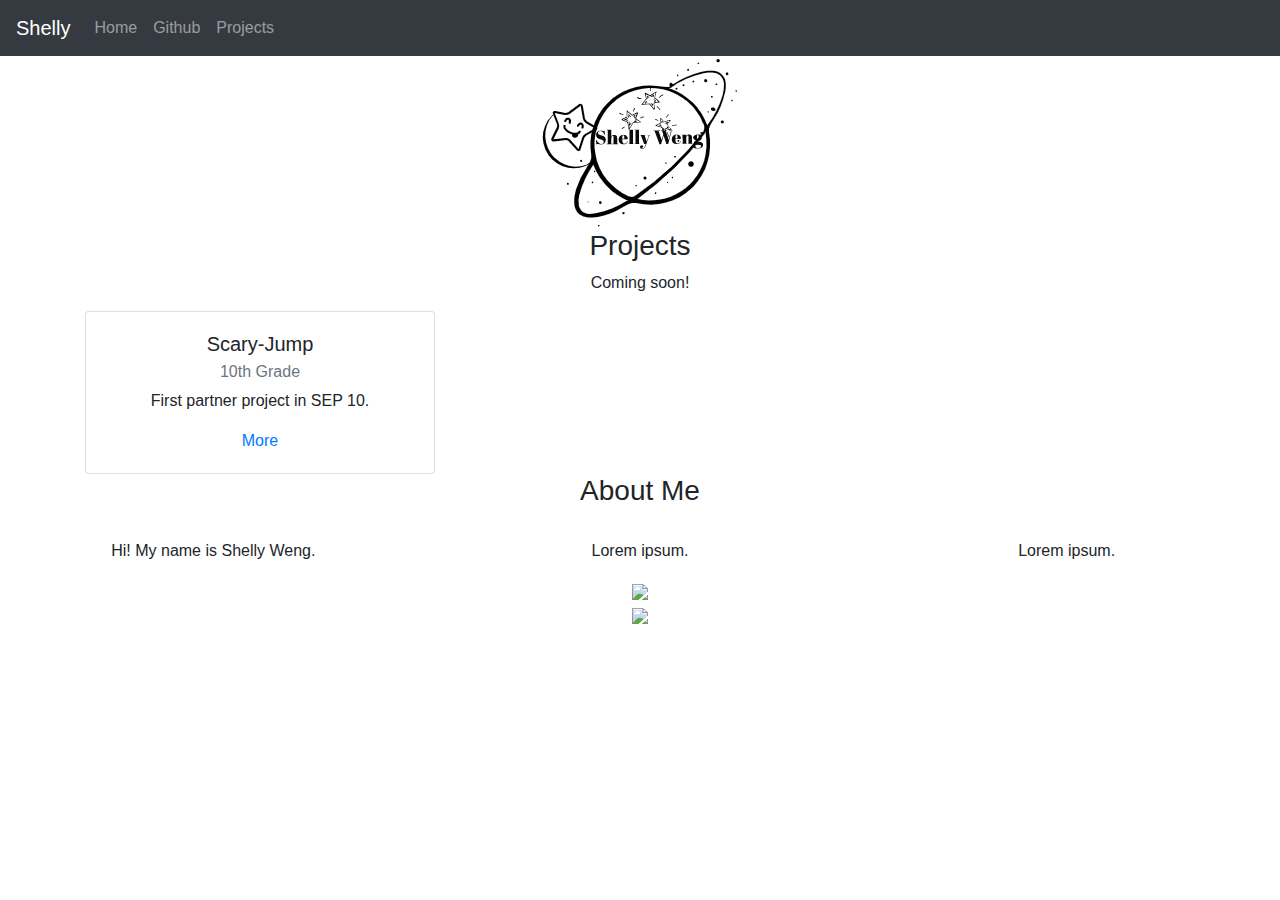
==== index.html @ 3088fe76 "Update index.html" ====
<!DOCTYPE html>
<html lang="en">

<head>
    <title class="owner-name">#</title>
    <meta charset="utf-8">
    <meta name="viewport" content="width=device-width, initial-scale=1">
    <link rel="stylesheet" href="https://stackpath.bootstrapcdn.com/bootstrap/4.3.1/css/bootstrap.min.css">
    <link href="https://fonts.googleapis.com/css?family=Montserrat" rel="stylesheet">
    <link rel="stylesheet" href="style.css" type="text/css">
    <script src="https://code.jquery.com/jquery-3.3.1.slim.min.js"></script>
    <script src="https://cdnjs.cloudflare.com/ajax/libs/popper.js/1.14.7/umd/popper.min.js"></script>
    <script src="https://stackpath.bootstrapcdn.com/bootstrap/4.3.1/js/bootstrap.min.js"></script>

</head>

<body>

    <!-- Navbar -->

    <nav class="navbar navbar-expand-lg navbar-dark bg-dark">
        <a class="navbar-brand owner-name" href="#"></a>
        <button class="navbar-toggler" type="button" data-toggle="collapse" data-target="#navbarSupportedContent" aria-controls="navbarSupportedContent" aria-expanded="false" aria-label="Toggle navigation">
            <span class="navbar-toggler-icon"></span>
        </button>

        <div class="collapse navbar-collapse" id="navbarSupportedContent">
            <ul class="navbar-nav mr-auto">
                <li class="nav-item">
                    <a class="nav-link" href="index.html">Home</a>
                </li>
                <li class="nav-item">
                    <a class="nav-link" href="#" id="github" target="_blank">Github</a>
                </li>
                <li class="nav-item">
                    <a class="nav-link" href="#projects">Projects</a>
                </li>
            </ul>
        </div>
    </nav>

    <!-- First Container -->
    <div class="container-fluid bg-1 text-center">
        <!--<h1 class="margin">Name</h1>-->
        <img src="img/Logo.png" class="img-fluid" alt="Logo" id="logo">
    </div>

    <!-- Second Container -->
    <div class="container-fluid bg-2 text-center" id="projects">
        <h3 class="margin">Projects</h3>
        <p>Coming soon!</p>
        <div class="container">
            <div class="row">

                 <!-- (copy)
                <div class="col-sm-4">
                    <div class="card">
                        <div class="card-body">
                            <h5 class="card-title">Project Name</h5>
                            <h6 class="card-subtitle mb-2 text-muted">10th Grade</h6>
                            <p class="card-text">A brief explanation of the project.</p>
                            <a href="#" class="card-link">More</a>
                        </div>
                    </div>
                </div>
                -->
                
                
                
                <div class="col-sm-4">
                    <div class="card">
                        <div class="card-body">
                            <h5 class="card-title">Scary-Jump</h5>
                            <h6 class="card-subtitle mb-2 text-muted">10th Grade</h6>
                            <p class="card-text">First partner project in SEP 10.</p>
                            <a href="https://shellyw8542.github.io/projects/Scary-jump.html" class="card-link">More</a>
                        </div>
                    </div>
                </div>
               

            </div>
        </div>
        </a>
    </div>

    <!-- Third Container (Grid) -->
    <div class="container-fluid bg-3 text-center">
        <h3 class="margin">About Me</h3><br>
        <div class="row">
            <div class="col-sm-4">
                <p>Hi! My name is Shelly Weng.</p>
            </div>
            <div class="col-sm-4">
                <p>Lorem ipsum.</p>
            </div>
            <div class="col-sm-4">
                <p>Lorem ipsum.</p>
            </div>
        </div>
    </div>

    <!-- Footer -->
    <footer class="container-fluid bg-4 text-center">
        <a href="#" target="_blank" id="fork"><img src="img/fork.png"></a><br>
        <a href="https://hstatsep.github.io" target="_blank"><img src="https://hstatsep.github.io/img/hstatsep-logo-small.png" id="sep"></a>
    </footer>


    <script src="script.js"></script>
</body>

</html>
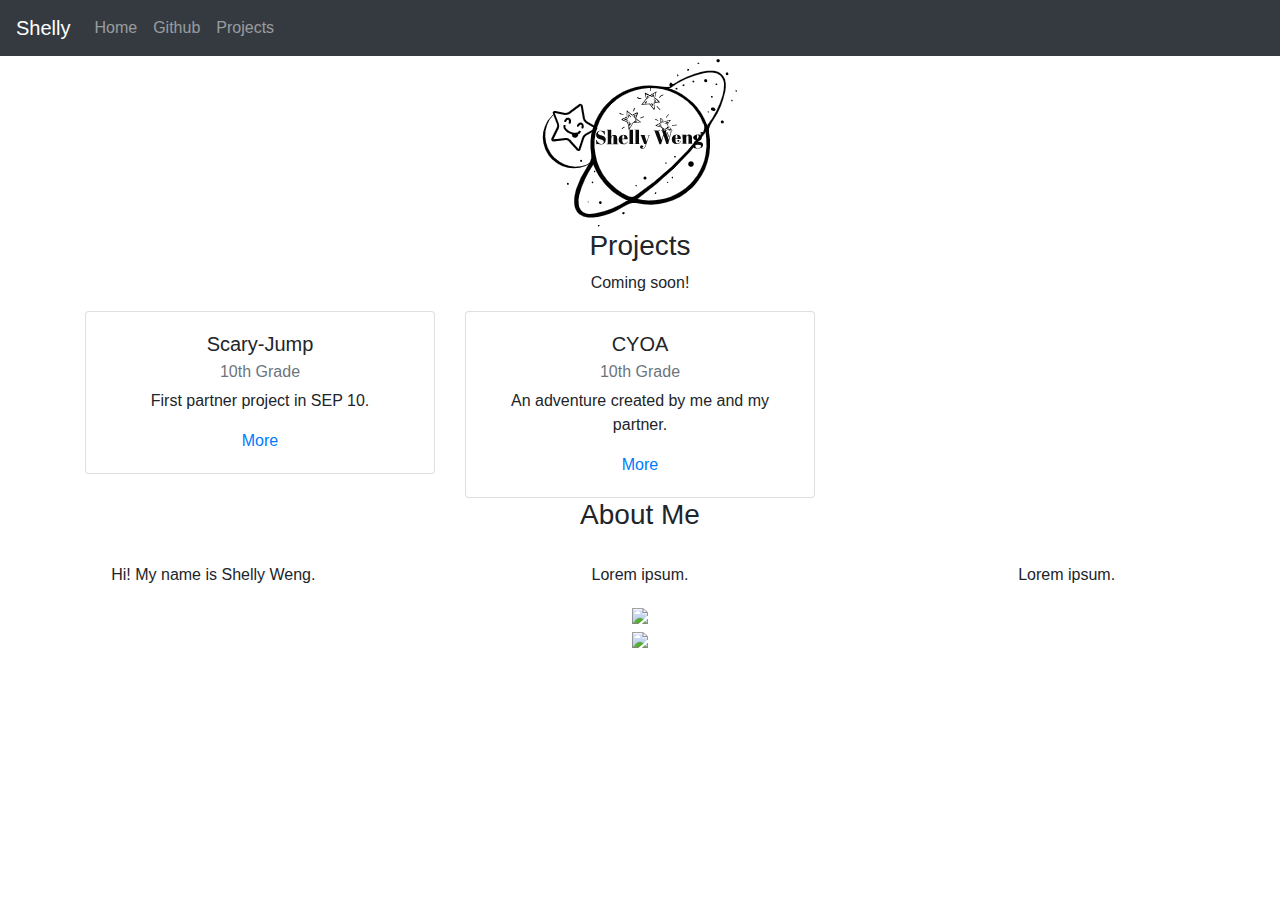
==== commit c20ab4e7: "¨testing¨" ====
--- a/index.html
+++ b/index.html
@@ -64,9 +64,9 @@
                     </div>
                 </div>
                 -->
-                
-                
-                
+
+
+
                 <div class="col-sm-4">
                     <div class="card">
                         <div class="card-body">
@@ -77,7 +77,16 @@
                         </div>
                     </div>
                 </div>
-               
+                <div class="col-sm-4">
+                    <div class="card">
+                        <div class="card-body">
+                            <h5 class="card-title">CYOA</h5>
+                            <h6 class="card-subtitle mb-2 text-muted">10th Grade</h6>
+                            <p class="card-text">An adventure created by me and my partner.</p>
+                            <a href="#" class="card-link">More</a>
+                        </div>
+                    </div>
+                </div>
 
             </div>
         </div>
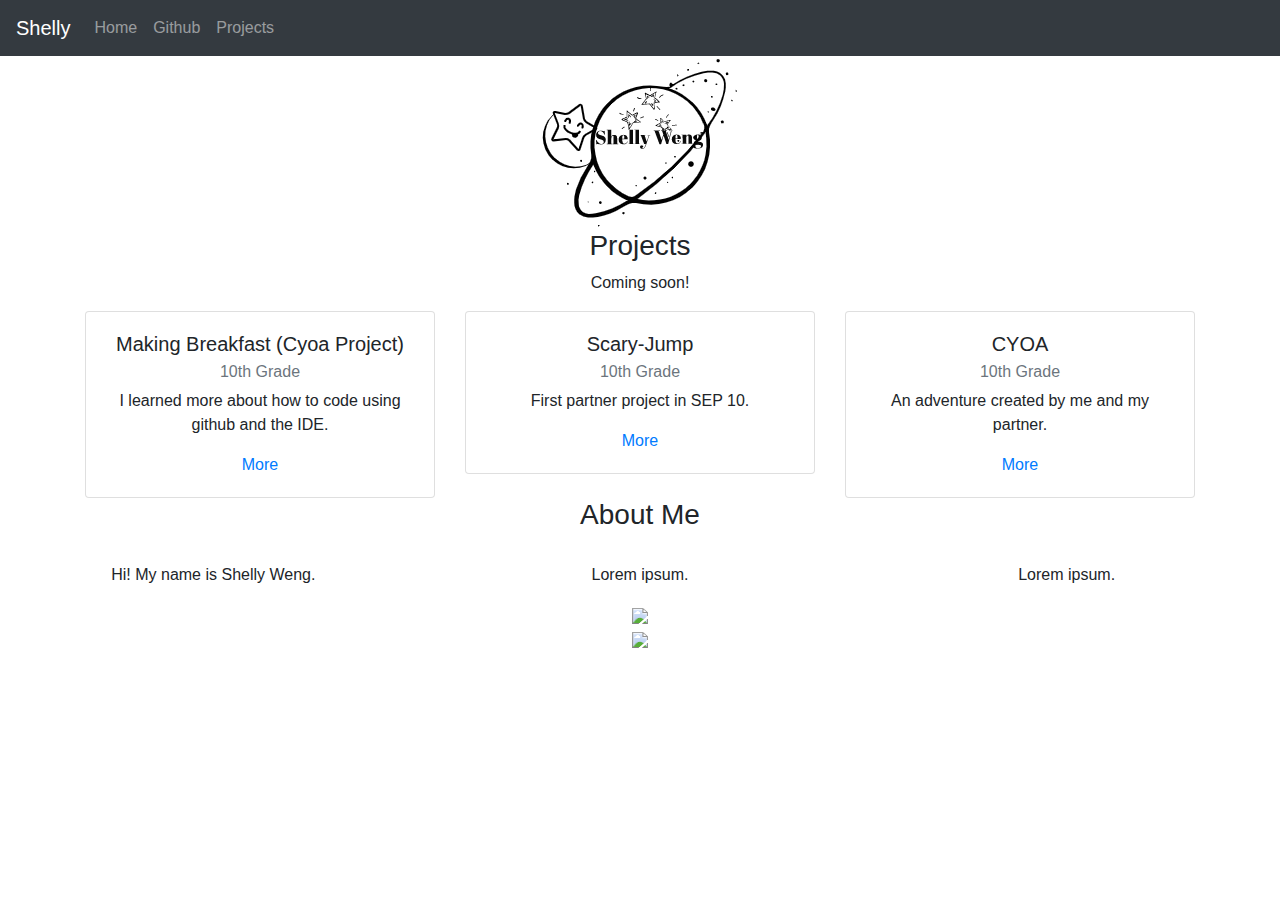
==== commit 96bfc026: "¨testing¨" ====
--- a/index.html
+++ b/index.html
@@ -51,6 +51,17 @@
         <p>Coming soon!</p>
         <div class="container">
             <div class="row">
+
+                <div class="col-sm-4">
+                    <div class="card">
+                        <div class="card-body">
+                            <h5 class="card-title">Making Breakfast (Cyoa Project)</h5>
+                            <h6 class="card-subtitle mb-2 text-muted">10th Grade</h6>
+                            <p class="card-text">I learned more about how to code using github and the IDE.</p>
+                            <a href="projects/cyoa.html" class="card-link">More</a>
+                        </div>
+                    </div>
+                </div>
 
                  <!-- (copy)
                 <div class="col-sm-4">
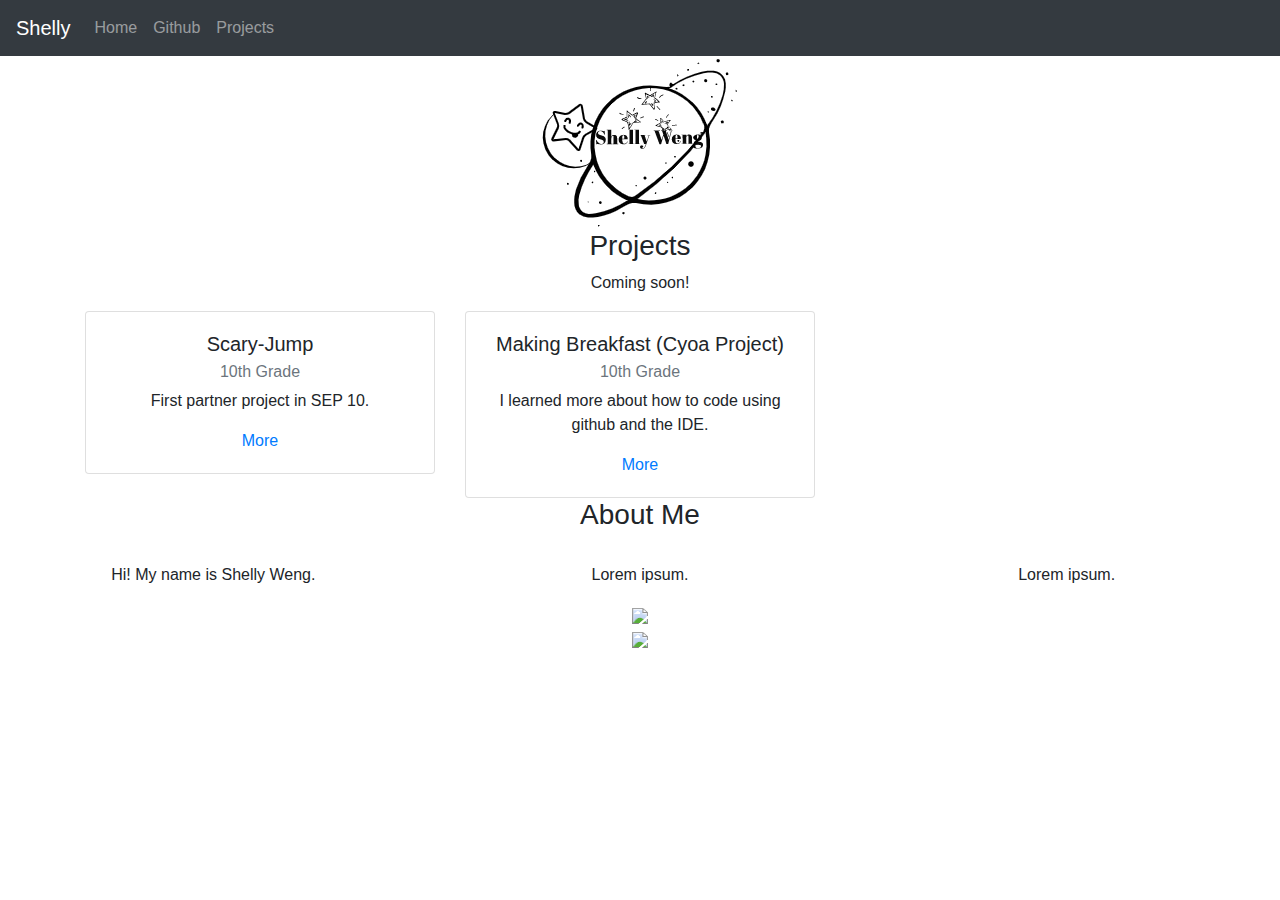
==== commit 79158467: "¨testing¨" ====
--- a/index.html
+++ b/index.html
@@ -51,18 +51,6 @@
         <p>Coming soon!</p>
         <div class="container">
             <div class="row">
-
-                <div class="col-sm-4">
-                    <div class="card">
-                        <div class="card-body">
-                            <h5 class="card-title">Making Breakfast (Cyoa Project)</h5>
-                            <h6 class="card-subtitle mb-2 text-muted">10th Grade</h6>
-                            <p class="card-text">I learned more about how to code using github and the IDE.</p>
-                            <a href="projects/cyoa.html" class="card-link">More</a>
-                        </div>
-                    </div>
-                </div>
-
                  <!-- (copy)
                 <div class="col-sm-4">
                     <div class="card">
@@ -88,13 +76,14 @@
                         </div>
                     </div>
                 </div>
+
                 <div class="col-sm-4">
                     <div class="card">
                         <div class="card-body">
-                            <h5 class="card-title">CYOA</h5>
+                            <h5 class="card-title">Making Breakfast (Cyoa Project)</h5>
                             <h6 class="card-subtitle mb-2 text-muted">10th Grade</h6>
-                            <p class="card-text">An adventure created by me and my partner.</p>
-                            <a href="#" class="card-link">More</a>
+                            <p class="card-text">I learned more about how to code using github and the IDE.</p>
+                            <a href="projects/cyoa.html" class="card-link">More</a>
                         </div>
                     </div>
                 </div>
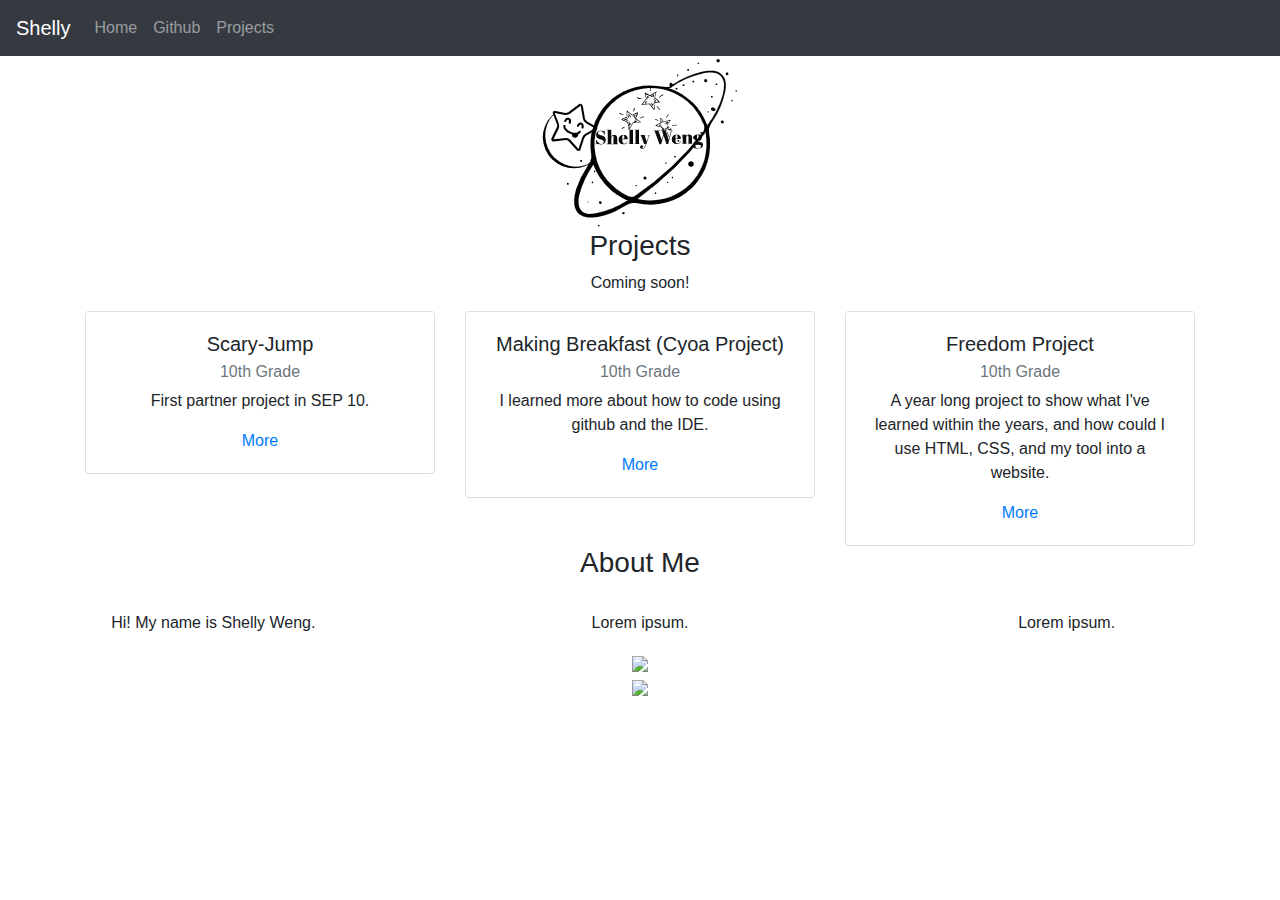
==== commit cc14de1e: "Update index.html" ====
--- a/index.html
+++ b/index.html
@@ -86,8 +86,17 @@
                             <a href="projects/cyoa.html" class="card-link">More</a>
                         </div>
                     </div>
+                </div>              
+                <div class="col-sm-4">
+                    <div class="card">
+                        <div class="card-body">
+                            <h5 class="card-title">Freedom Project</h5>
+                            <h6 class="card-subtitle mb-2 text-muted">10th Grade</h6>
+                            <p class="card-text">A year long project to show what I've learned within the years, and how could I use HTML, CSS, and my tool into a website.</p>
+                            <a href="projects/sep10-fp.html" class="card-link">More</a>
+                        </div>
+                    </div>
                 </div>
-
             </div>
         </div>
         </a>
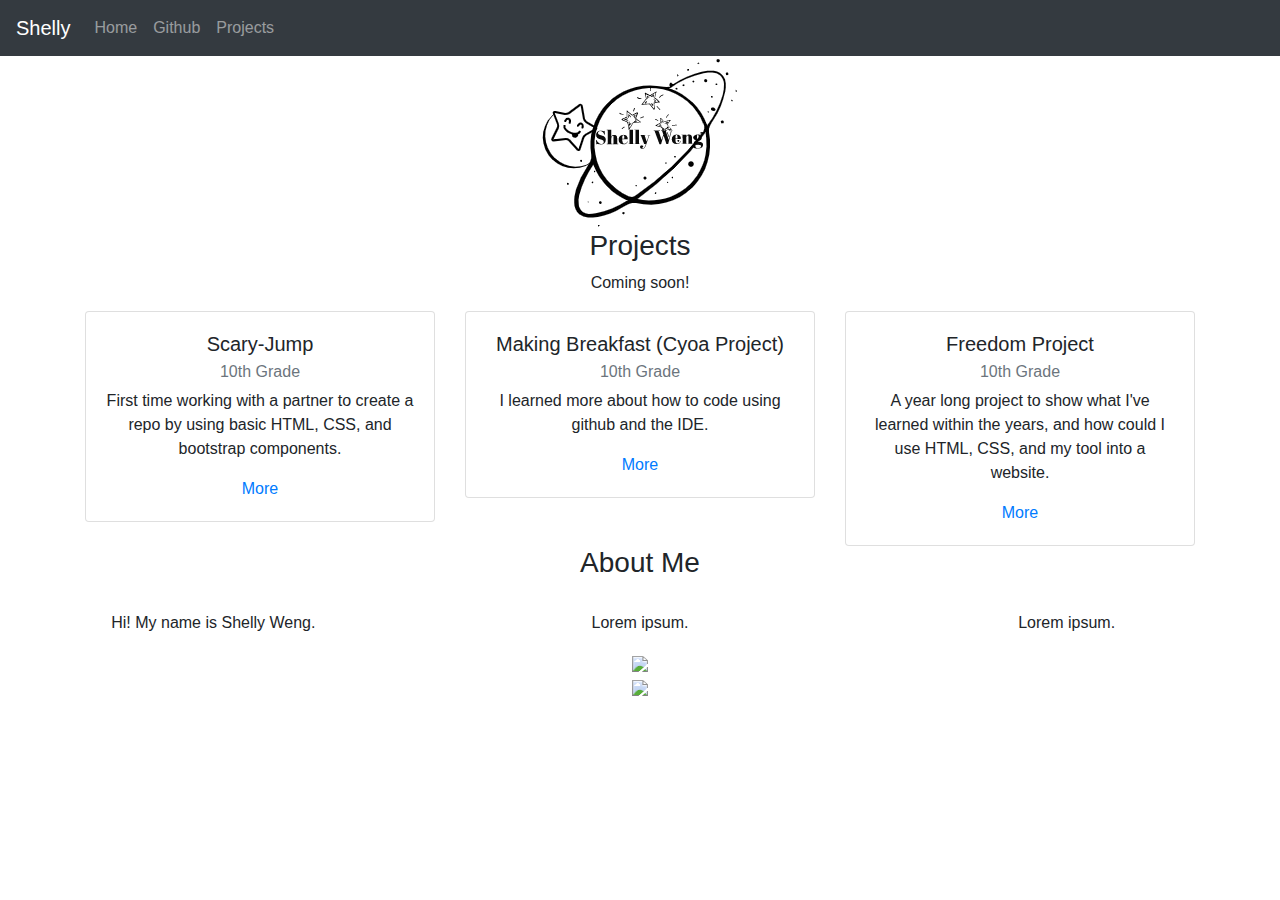
==== commit 6423d531: "edited the context for each cards" ====
--- a/index.html
+++ b/index.html
@@ -71,7 +71,7 @@
                         <div class="card-body">
                             <h5 class="card-title">Scary-Jump</h5>
                             <h6 class="card-subtitle mb-2 text-muted">10th Grade</h6>
-                            <p class="card-text">First partner project in SEP 10.</p>
+                            <p class="card-text">First time working with a partner to create a repo by using basic HTML, CSS, and bootstrap components.</p>
                             <a href="https://shellyw8542.github.io/projects/Scary-jump.html" class="card-link">More</a>
                         </div>
                     </div>
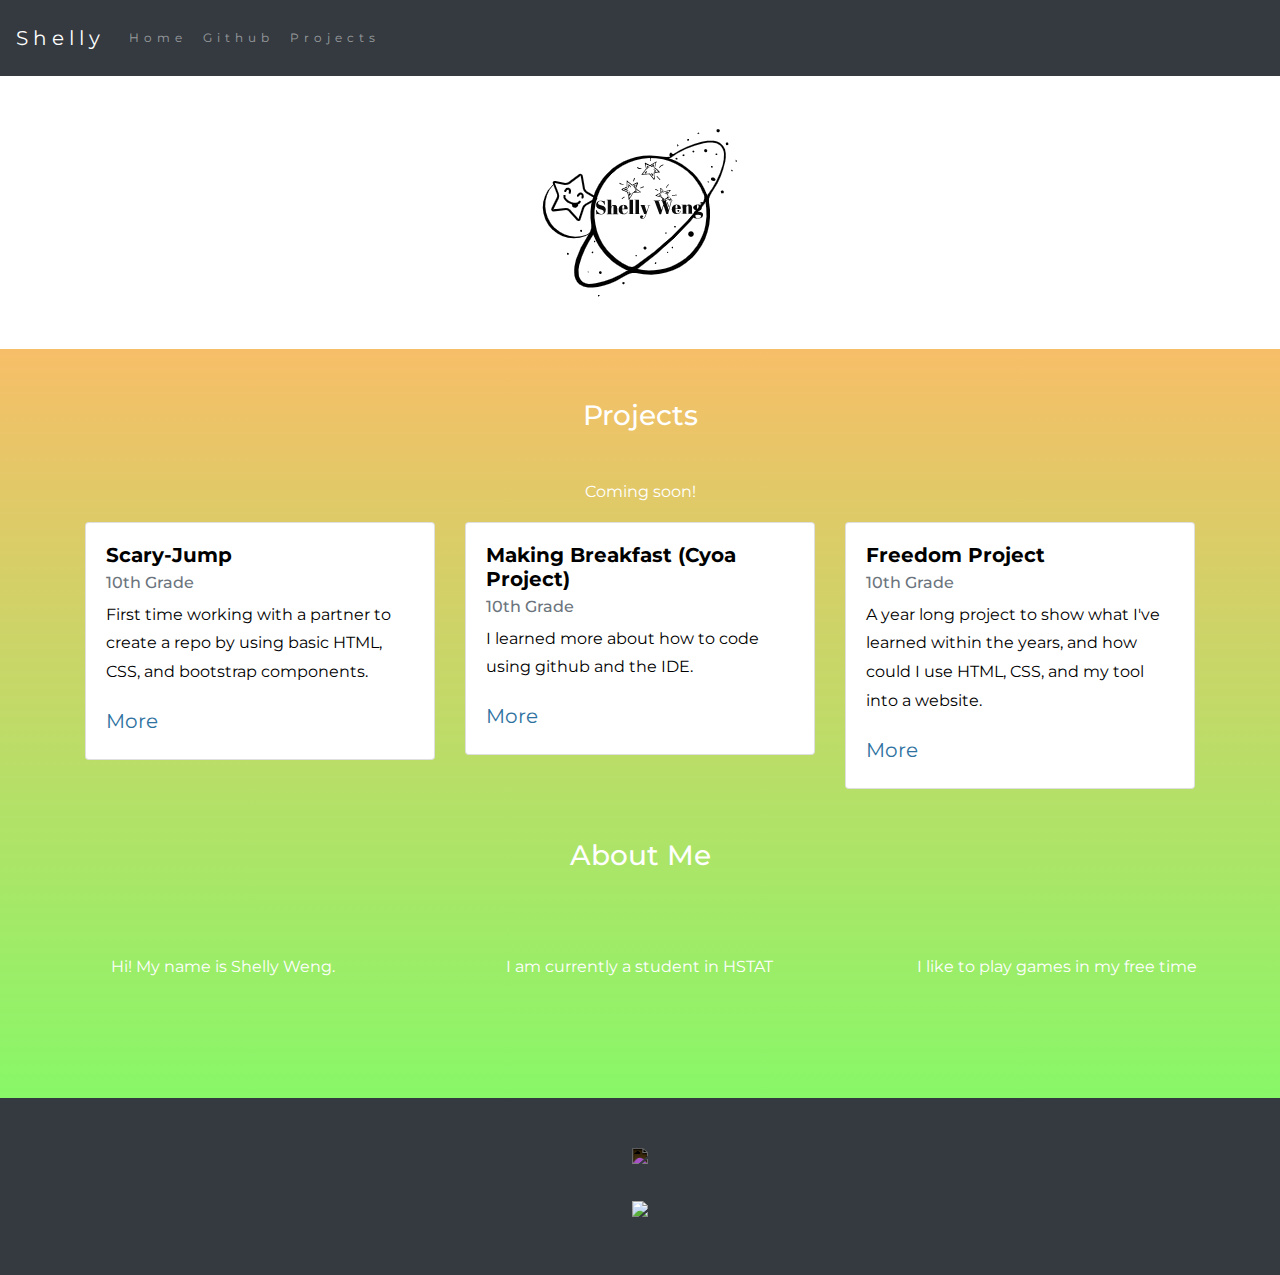
==== commit 311d67ca: "added some color" ====
--- a/index.html
+++ b/index.html
@@ -86,7 +86,7 @@
                             <a href="projects/cyoa.html" class="card-link">More</a>
                         </div>
                     </div>
-                </div>              
+                </div>
                 <div class="col-sm-4">
                     <div class="card">
                         <div class="card-body">
@@ -97,27 +97,31 @@
                         </div>
                     </div>
                 </div>
+
+
+
+
             </div>
         </div>
         </a>
-    </div>
+
 
     <!-- Third Container (Grid) -->
-    <div class="container-fluid bg-3 text-center">
+    <div class="container-fluid bg2 text-center">
         <h3 class="margin">About Me</h3><br>
         <div class="row">
             <div class="col-sm-4">
                 <p>Hi! My name is Shelly Weng.</p>
             </div>
             <div class="col-sm-4">
-                <p>Lorem ipsum.</p>
+                <p>I am currently a student in HSTAT</p>
             </div>
             <div class="col-sm-4">
-                <p>Lorem ipsum.</p>
+                <p>I like to play games in my free time</p>
             </div>
         </div>
     </div>
-
+</div>
     <!-- Footer -->
     <footer class="container-fluid bg-4 text-center">
         <a href="#" target="_blank" id="fork"><img src="img/fork.png"></a><br>
--- a/style.css
+++ b/style.css
@@ -0,0 +1,79 @@
+html, body {
+    height: 100%;
+}
+
+body {
+    font: 20px Montserrat, sans-serif;
+    line-height: 1.8;
+    color: #f5f6f7;
+}
+
+p {
+    font-size: 16px;
+}
+
+a {
+    color: #2e72a1;
+}
+
+#logo, .project-img {
+    max-height: 300px;
+}
+
+#fork img{
+    height: 25px;
+    margin-bottom: 25px;
+    filter: invert(1);
+}
+
+#sep {
+    height: 75px;
+}
+
+.margin {
+    margin-bottom: 45px;
+}
+
+.bg-1 {
+    background-color: #ffffff; /* White */
+    color: #555555;
+}
+
+.bg-2 {
+    background-image: linear-gradient(#f7be68, #88f768);
+    color: #ffffff;
+}
+
+.card {
+    color: black;
+    text-align: left;
+}
+
+.card-title {
+    font-weight: 700;
+}
+
+
+.bg-4 {
+    background-color: #343a40; /* Dark Gray */
+    color: #fff;
+}
+
+.container-fluid {
+    padding-top: 50px;
+    padding-bottom: 50px;
+}
+
+.navbar {
+    padding-top: 15px;
+    padding-bottom: 15px;
+    border: 0;
+    border-radius: 0;
+    margin-bottom: 0;
+    font-size: 12px;
+    letter-spacing: 5px;
+}
+
+.navbar-nav li a:hover {
+    color: #2e72a1 !important;
+}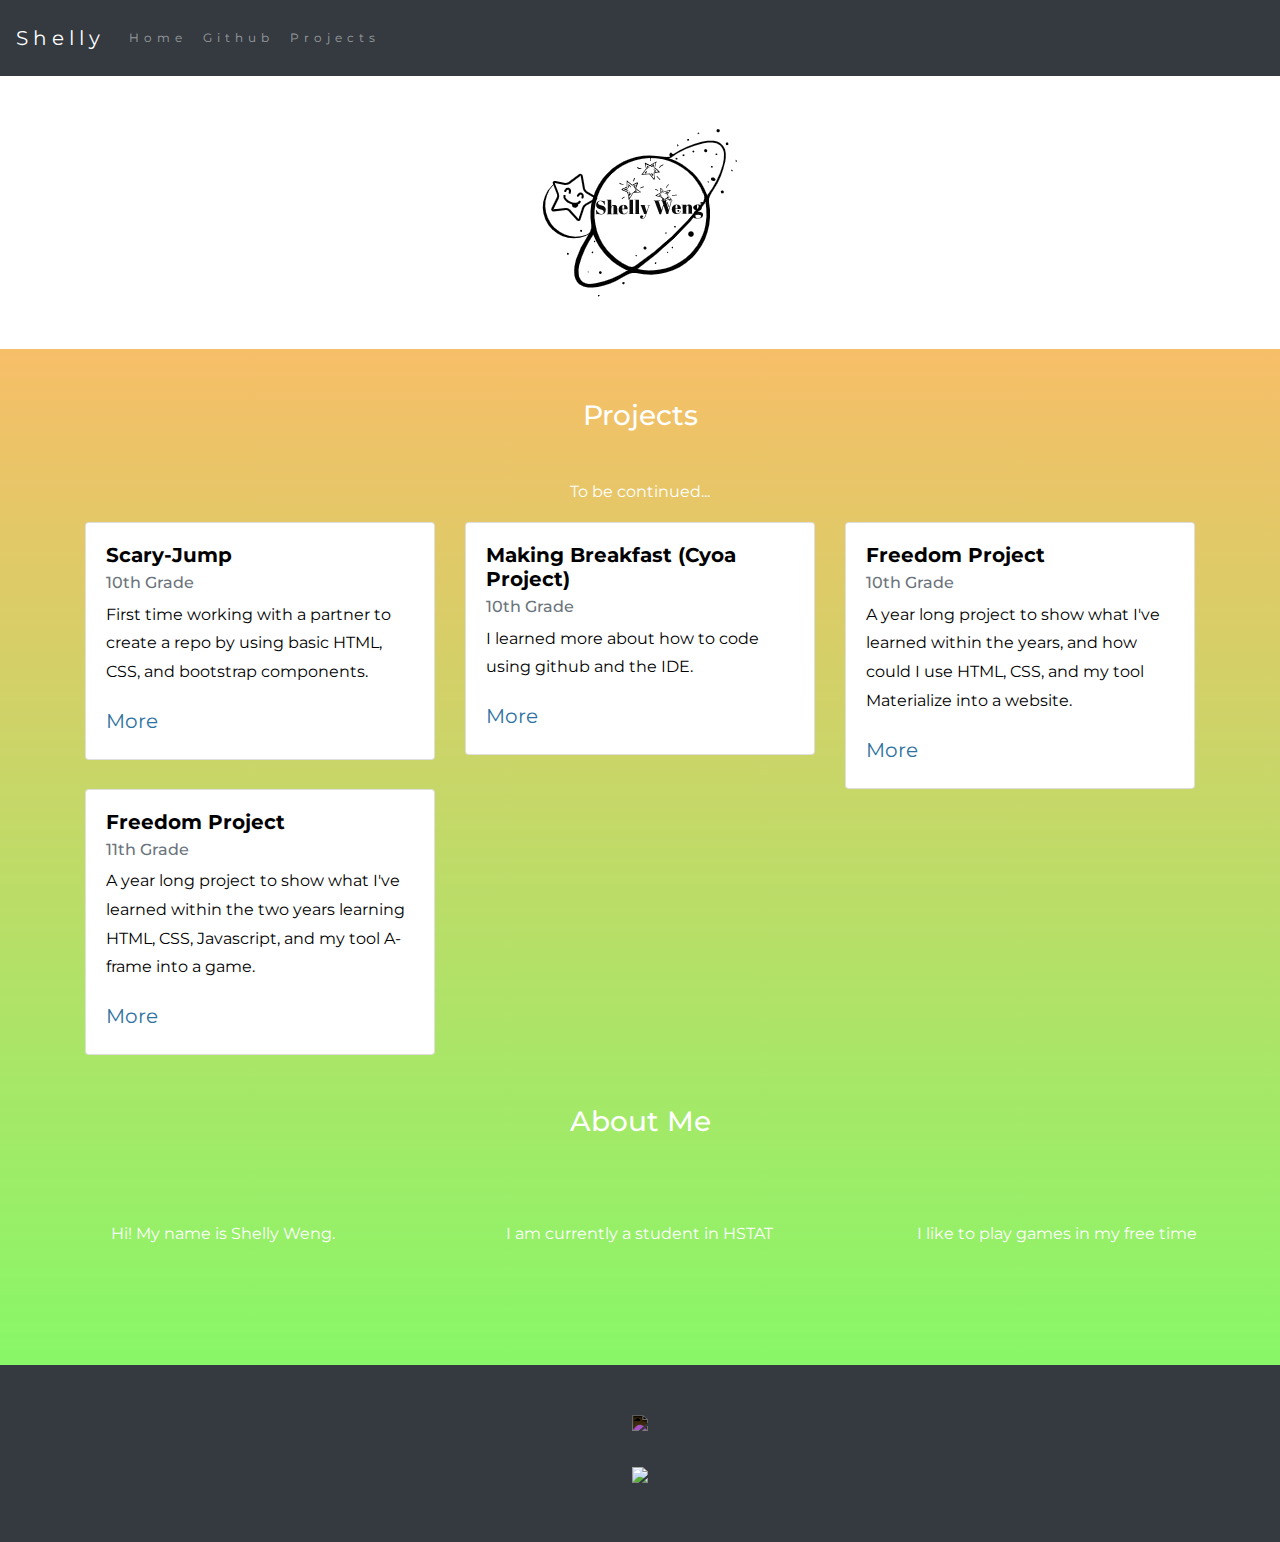
==== commit 782292f5: "pulling" ====
--- a/index.html
+++ b/index.html
@@ -48,7 +48,7 @@
     <!-- Second Container -->
     <div class="container-fluid bg-2 text-center" id="projects">
         <h3 class="margin">Projects</h3>
-        <p>Coming soon!</p>
+        <p>To be continued...</p>
         <div class="container">
             <div class="row">
                  <!-- (copy)
@@ -63,7 +63,6 @@
                     </div>
                 </div>
                 -->
-
 
 
                 <div class="col-sm-4">
@@ -92,12 +91,22 @@
                         <div class="card-body">
                             <h5 class="card-title">Freedom Project</h5>
                             <h6 class="card-subtitle mb-2 text-muted">10th Grade</h6>
-                            <p class="card-text">A year long project to show what I've learned within the years, and how could I use HTML, CSS, and my tool into a website.</p>
+                            <p class="card-text">A year long project to show what I've learned within the years, and how could I use HTML, CSS, and my tool Materialize into a website.</p>
                             <a href="projects/sep10-fp.html" class="card-link">More</a>
                         </div>
                     </div>
                 </div>
 
+                <div class="col-sm-4">
+                    <div class="card">
+                        <div class="card-body">
+                            <h5 class="card-title">Freedom Project</h5>
+                            <h6 class="card-subtitle mb-2 text-muted">11th Grade</h6>
+                            <p class="card-text">A year long project to show what I've learned within the two years learning HTML, CSS, Javascript, and my tool A-frame into a game.</p>
+                            <a href="projects/sep11-fp.html" class="card-link">More</a>
+                        </div>
+                    </div>
+                </div>
 
 
 
